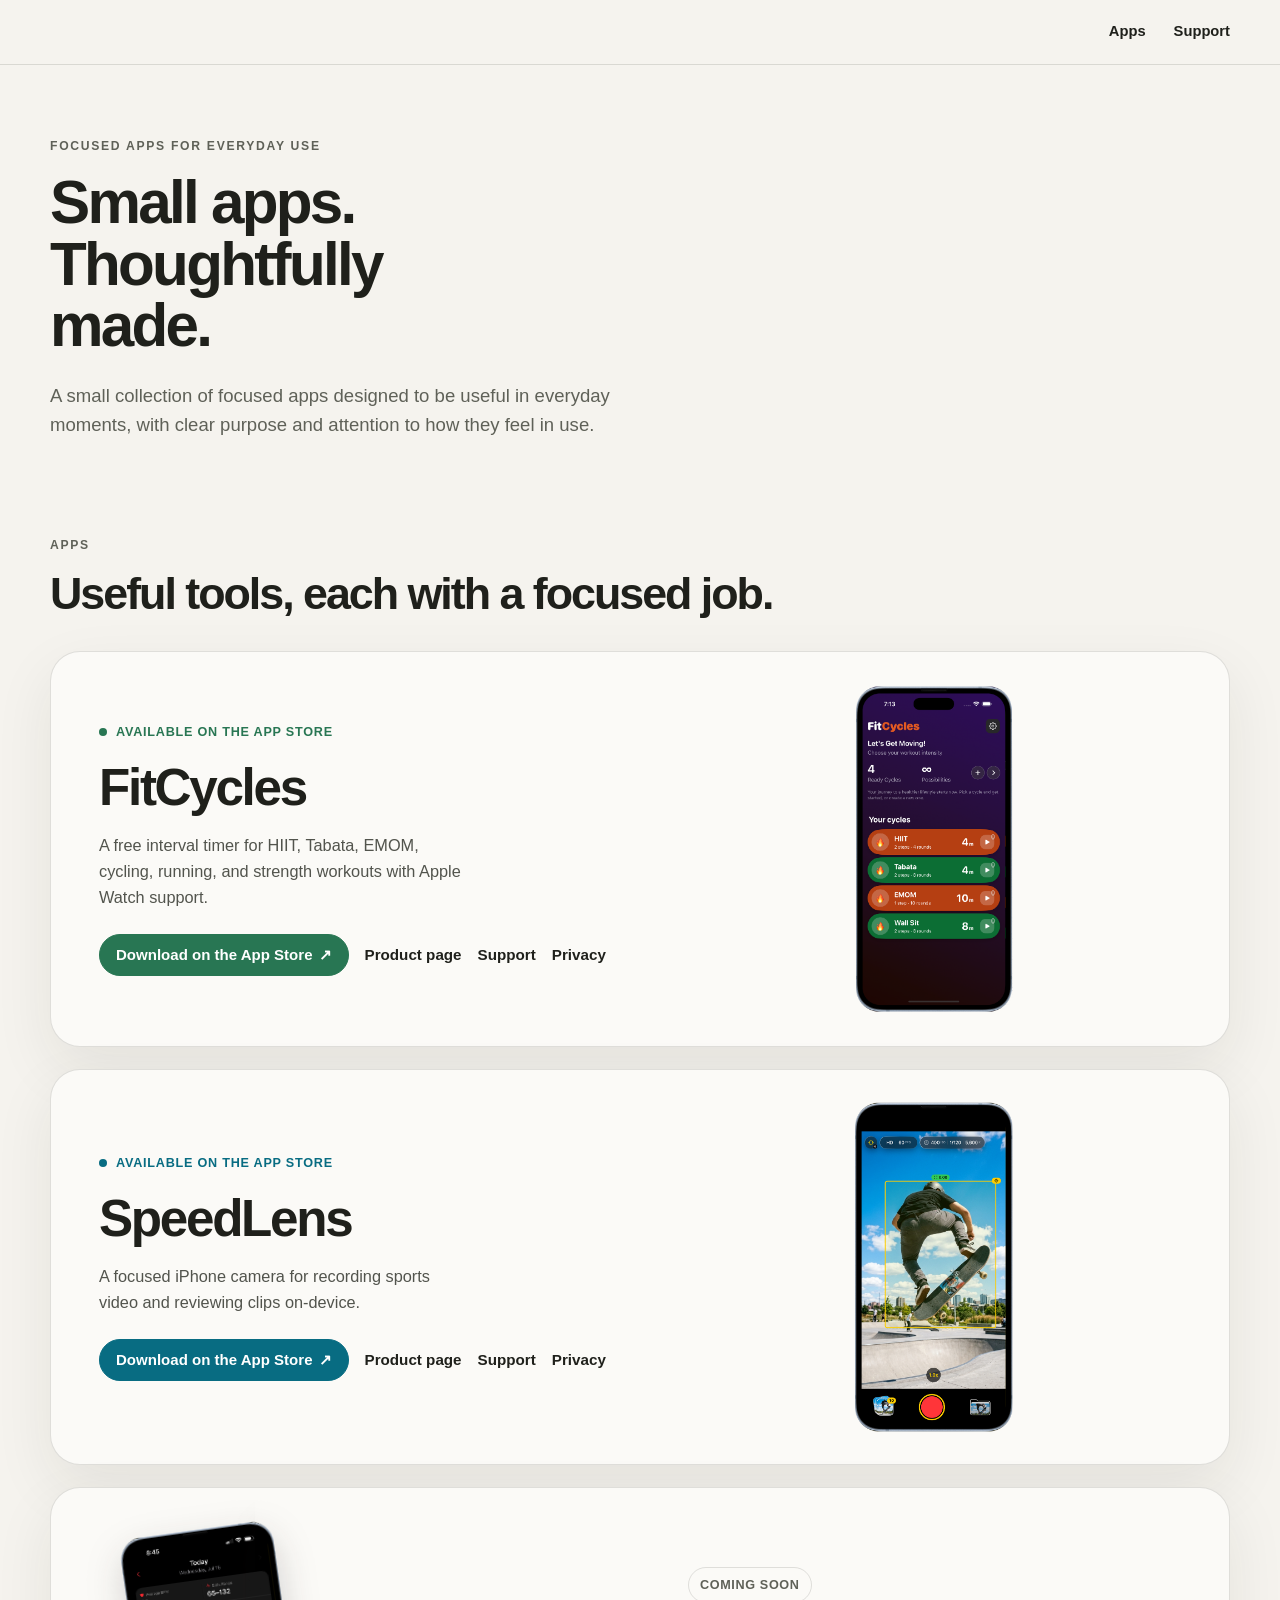
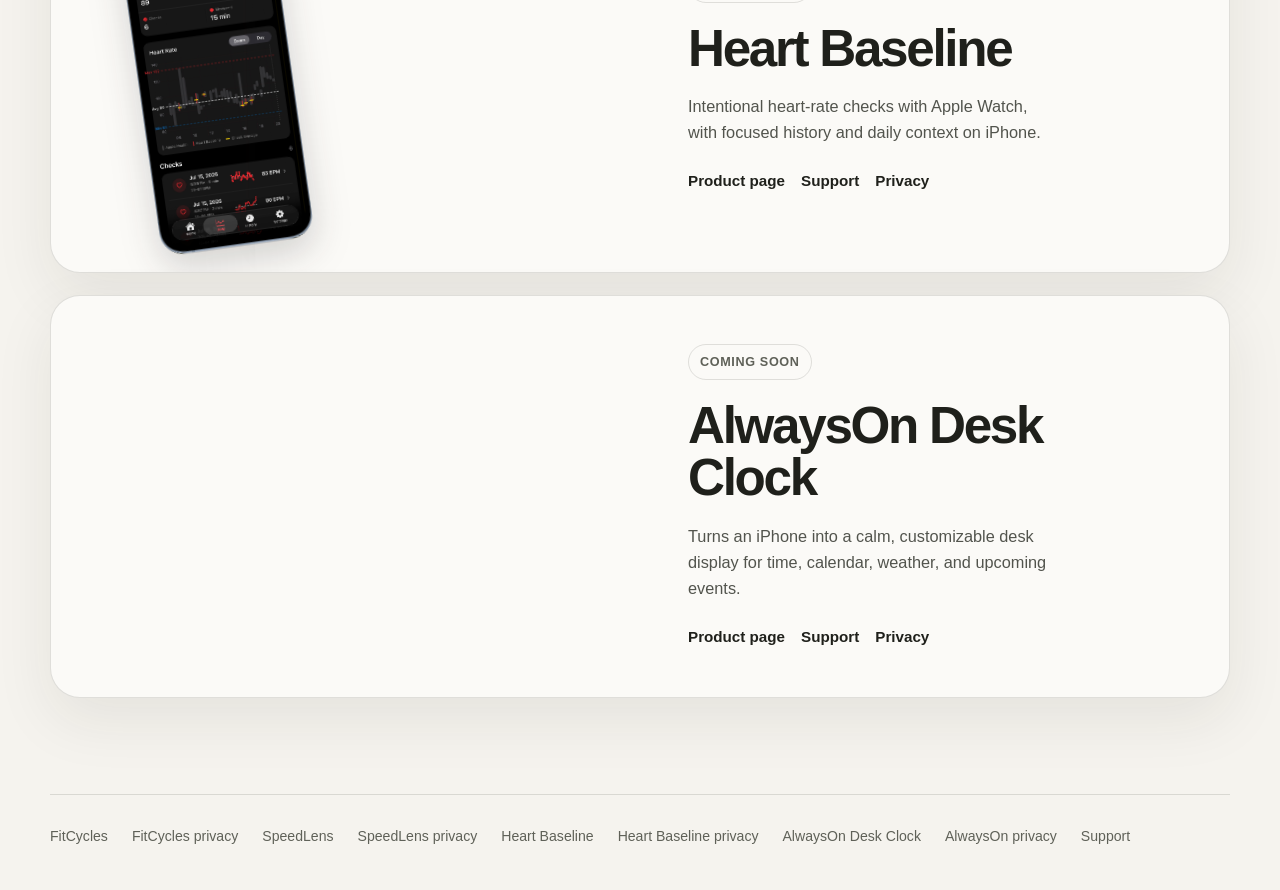
==== index.html @ 0ad1585c "Improve homepage SEO title" ====
<!doctype html>
<html lang="en">
<head>
  <meta charset="utf-8">
  <meta name="viewport" content="width=device-width, initial-scale=1">
  <meta name="description" content="A curated collection of focused iPhone apps designed for everyday use, including FitCycles, SpeedLens, Heart Baseline, and AlwaysOn Desk Clock.">
  <meta property="og:title" content="Small apps. Thoughtfully made.">
  <meta property="og:description" content="Focused iPhone apps designed for everyday use.">
  <meta property="og:type" content="website">
  <meta property="og:url" content="https://weijinw.github.io/">
  <meta name="theme-color" content="#f5f3ee">
  <title>Independent iPhone Apps by Weijin Wang</title>
  <link rel="canonical" href="https://weijinw.github.io/">
  <link rel="icon" type="image/svg+xml" href="/favicon.svg">
  <link rel="stylesheet" href="./styles.css">
</head>
<body>
  <header class="site-header">
    <nav class="header-nav shell" aria-label="Primary navigation">
      <a href="#apps">Apps</a>
      <a href="./support/">Support</a>
    </nav>
  </header>

  <main>
    <section class="hero shell" aria-labelledby="hero-title">
      <div class="hero-copy">
        <p class="eyebrow">Focused apps for everyday use</p>
        <h1 id="hero-title">Small apps.<br>Thoughtfully made.</h1>
        <p class="hero-lede">A small collection of focused apps designed to be useful in everyday moments, with clear purpose and attention to how they feel in use.</p>
      </div>
    </section>

    <section class="apps shell" id="apps" aria-labelledby="apps-title">
      <div class="section-heading">
        <p class="eyebrow">Apps</p>
        <h2 id="apps-title">Useful tools, each with a focused job.</h2>
      </div>

      <div class="app-list">
        <article class="app-card app-card-fitcycles">
          <div class="app-copy">
            <p class="app-status"><span class="status-dot" aria-hidden="true"></span>Available on the App Store</p>
            <h3>FitCycles</h3>
            <p class="app-description">A free interval timer for HIIT, Tabata, EMOM, cycling, running, and strength workouts with Apple Watch support.</p>
            <div class="app-actions" aria-label="FitCycles links">
              <a class="button button-primary" href="https://apps.apple.com/us/app/fitcycles-interval-timer/id6749163701" target="_blank" rel="noopener noreferrer">Download on the App Store <span aria-hidden="true">↗</span><span class="visually-hidden"> (opens in a new tab)</span></a>
              <a class="text-link" href="./fitcycles/">Product page</a>
              <a class="text-link" href="./support/?app=fitcycles">Support</a>
              <a class="text-link" href="./fitcycles/privacy-policy/">Privacy</a>
            </div>
          </div>
          <figure class="app-artwork">
            <img src="./fitcycles/assets/main-screen.png" width="1206" height="2622" loading="lazy" decoding="async" alt="FitCycles interval timer showing an active workout timer on iPhone.">
          </figure>
        </article>

        <article class="app-card app-card-speedlens">
          <div class="app-copy">
            <p class="app-status"><span class="status-dot" aria-hidden="true"></span>Available on the App Store</p>
            <h3>SpeedLens</h3>
            <p class="app-description">A focused iPhone camera for recording sports video and reviewing clips on-device.</p>
            <div class="app-actions" aria-label="SpeedLens links">
              <a class="button button-primary" href="https://apps.apple.com/us/app/speedlens/id6787802030" target="_blank" rel="noopener noreferrer">Download on the App Store <span aria-hidden="true">↗</span><span class="visually-hidden"> (opens in a new tab)</span></a>
              <a class="text-link" href="./speedlens/">Product page</a>
              <a class="text-link" href="./support/?app=speedlens">Support</a>
              <a class="text-link" href="./speedlens/privacy-policy/">Privacy</a>
            </div>
          </div>
          <figure class="app-artwork">
            <img src="./speedlens/assets/main-screen.png" width="1206" height="2622" loading="lazy" decoding="async" alt="SpeedLens main screen showing camera controls and a tracked skateboarder.">
          </figure>
        </article>

        <article class="app-card app-card-heartbaseline app-card-reverse">
          <div class="app-copy">
            <p class="app-status app-status-soon">Coming soon</p>
            <h3>Heart Baseline</h3>
            <p class="app-description">Intentional heart-rate checks with Apple Watch, with focused history and daily context on iPhone.</p>
            <div class="app-actions" aria-label="Heart Baseline links">
              <a class="text-link" href="./heart-baseline/">Product page</a>
              <a class="text-link" href="./support/?app=heart-baseline">Support</a>
              <a class="text-link" href="./heart-baseline/privacy-policy/">Privacy</a>
            </div>
          </div>
          <figure class="app-artwork" aria-label="Heart Baseline app screens">
            <img src="./heart-baseline/assets/card-daily.png" width="1131" height="2352" loading="lazy" decoding="async" alt="Heart Baseline daily screen comparing focused checks with daily heart-rate trends on iPhone.">
            <img src="./heart-baseline/assets/card-home.png" width="1133" height="2348" loading="lazy" decoding="async" alt="Heart Baseline home screen showing duration choices and recent checks on iPhone.">
            <img src="./heart-baseline/assets/card-history.png" width="1135" height="2359" loading="lazy" decoding="async" alt="Heart Baseline history screen showing previous checks, averages, and ranges on iPhone.">
          </figure>
        </article>

        <article class="app-card app-card-alwayson app-card-reverse">
          <div class="app-copy">
            <p class="app-status app-status-soon">Coming soon</p>
            <h3>AlwaysOn Desk Clock</h3>
            <p class="app-description">Turns an iPhone into a calm, customizable desk display for time, calendar, weather, and upcoming events.</p>
            <div class="app-actions" aria-label="AlwaysOn Desk Clock links">
              <a class="text-link" href="./alwayson/">Product page</a>
              <a class="text-link" href="./support/?app=alwayson">Support</a>
              <a class="text-link" href="./alwayson/privacy-policy/">Privacy</a>
            </div>
          </div>
          <figure class="app-artwork">
            <img src="./alwayson/assets/app-preview.png" width="2622" height="1206" loading="lazy" decoding="async" alt="AlwaysOn Desk Clock showing time, weather, calendar, and upcoming events on a landscape iPhone display.">
          </figure>
        </article>
      </div>
    </section>
  </main>

  <footer class="site-footer shell">
    <nav class="footer-links" aria-label="App and support links">
      <a href="./fitcycles/">FitCycles</a>
      <a href="./fitcycles/privacy-policy/">FitCycles privacy</a>
      <a href="./speedlens/">SpeedLens</a>
      <a href="./speedlens/privacy-policy/">SpeedLens privacy</a>
      <a href="./heart-baseline/">Heart Baseline</a>
      <a href="./heart-baseline/privacy-policy/">Heart Baseline privacy</a>
      <a href="./alwayson/">AlwaysOn Desk Clock</a>
      <a href="./alwayson/privacy-policy/">AlwaysOn privacy</a>
      <a href="./support/">Support</a>
    </nav>
  </footer>
</body>
</html>
---- styles.css ----
:root {
  color-scheme: light;
  --bg: #f5f3ee;
  --surface: #fbfaf7;
  --text: #1f201b;
  --muted: #5f6158;
  --line: rgba(31, 32, 27, 0.13);
  --line-strong: rgba(31, 32, 27, 0.22);
  --max-width: 1180px;
  --radius-large: 30px;
  --radius-medium: 18px;
  --shadow: 0 22px 60px rgba(41, 38, 29, 0.08);
  font-family: -apple-system, BlinkMacSystemFont, "SF Pro Display", "Segoe UI", sans-serif;
}

* {
  box-sizing: border-box;
}

html {
  scroll-behavior: smooth;
}

body {
  min-width: 320px;
  margin: 0;
  color: var(--text);
  background: var(--bg);
  font-size: 16px;
  line-height: 1.6;
}

a {
  color: inherit;
}

img {
  display: block;
  max-width: 100%;
}

.shell {
  width: min(calc(100% - 48px), var(--max-width));
  margin-inline: auto;
}

.site-header {
  border-bottom: 1px solid var(--line);
}

.header-nav {
  display: flex;
  min-height: 64px;
  align-items: center;
  justify-content: flex-end;
  gap: 28px;
  font-size: 0.92rem;
  font-weight: 620;
}

.header-nav a,
.footer-links a,
.text-link {
  text-decoration-color: transparent;
  text-underline-offset: 0.3em;
  transition: color 160ms ease, text-decoration-color 160ms ease;
}

.header-nav a:hover,
.footer-links a:hover,
.text-link:hover {
  text-decoration-color: currentColor;
}

:focus-visible {
  outline: 2px solid #5550b8;
  outline-offset: 4px;
  border-radius: 5px;
}

.hero {
  display: flex;
  min-height: 360px;
  align-items: center;
  padding-block: 72px 76px;
}

.hero-copy {
  max-width: 760px;
}

.eyebrow {
  margin: 0 0 16px;
  color: var(--muted);
  font-size: 0.76rem;
  font-weight: 720;
  letter-spacing: 0.14em;
  text-transform: uppercase;
}

h1,
h2,
h3,
p {
  margin-top: 0;
}

h1,
h2,
h3 {
  letter-spacing: -0.045em;
  line-height: 1.02;
}

h1 {
  max-width: 13ch;
  margin-bottom: 24px;
  font-size: clamp(2.55rem, 4.7vw, 3.85rem);
  font-weight: 650;
}

h2 {
  max-width: 14ch;
  margin-bottom: 0;
  font-size: clamp(2rem, 3.5vw, 3.25rem);
  font-weight: 620;
}

h3 {
  margin-bottom: 18px;
  font-size: clamp(2.25rem, 4vw, 4rem);
  font-weight: 640;
}

.hero-lede {
  max-width: 640px;
  margin-bottom: 0;
  color: var(--muted);
  font-size: clamp(1.05rem, 1.45vw, 1.22rem);
}

.apps {
  padding-block: 20px 96px;
}

.section-heading {
  margin-bottom: 34px;
}

.section-heading h2 {
  max-width: none;
}

.app-list {
  display: grid;
  gap: 22px;
}

.app-card {
  --accent: #086c82;
  --accent-soft: #e8f4f5;
  display: grid;
  grid-template-columns: minmax(0, 1fr) minmax(0, 1fr);
  grid-template-areas: "copy artwork";
  min-height: 390px;
  overflow: hidden;
  border: 1px solid var(--line);
  border-radius: var(--radius-large);
  background: var(--surface);
  box-shadow: var(--shadow);
  transition: transform 180ms ease, border-color 180ms ease, box-shadow 180ms ease;
}

.app-card:hover {
  transform: translateY(-3px);
  border-color: var(--line-strong);
  box-shadow: 0 26px 70px rgba(41, 38, 29, 0.1);
}

.app-card-alwayson {
  --accent: #5550b8;
  --accent-soft: #eeedf9;
}

.app-card-fitcycles {
  --accent: #287653;
  --accent-soft: #edf6f0;
  min-height: 320px;
}

.app-card-fitcycles .app-artwork,
.app-card-speedlens .app-artwork,
.app-card-alwayson .app-artwork {
  background: transparent;
}

.app-card-speedlens {
  min-height: 320px;
}

.app-card-heartbaseline {
  --accent: #d92d3a;
  min-height: 320px;
}

.app-card-reverse {
  grid-template-areas: "artwork copy";
}

.app-copy {
  grid-area: copy;
  display: flex;
  flex-direction: column;
  align-items: flex-start;
  justify-content: center;
  padding: clamp(30px, 4vw, 48px);
}

.app-status {
  display: inline-flex;
  align-items: center;
  gap: 9px;
  margin-bottom: 20px;
  color: var(--accent);
  font-size: 0.79rem;
  font-weight: 720;
  letter-spacing: 0.06em;
  text-transform: uppercase;
}

.status-dot {
  width: 8px;
  height: 8px;
  border-radius: 50%;
  background: currentColor;
}

.app-status-soon {
  padding: 7px 11px;
  border: 1px solid var(--line);
  border-radius: 999px;
  color: var(--muted);
  background: transparent;
  letter-spacing: 0.05em;
}

.app-description {
  max-width: 41ch;
  margin-bottom: 24px;
  color: #52544d;
  font-size: clamp(1.02rem, 1.25vw, 1.14rem);
}

.app-actions {
  display: flex;
  flex-wrap: nowrap;
  align-items: center;
  gap: 12px 16px;
}

.button {
  display: inline-flex;
  min-height: 42px;
  align-items: center;
  justify-content: center;
  gap: 6px;
  padding: 0 16px;
  border: 1px solid var(--accent);
  border-radius: 999px;
  font-size: 0.94rem;
  font-weight: 680;
  text-decoration: none;
  white-space: nowrap;
  transition: transform 160ms ease, background 160ms ease, border-color 160ms ease;
}

.button:hover {
  transform: translateY(-2px);
}

.button-primary {
  color: #fff;
  background: var(--accent);
}

.text-link {
  color: var(--text);
  font-size: 0.95rem;
  font-weight: 650;
  white-space: nowrap;
}

.app-artwork {
  grid-area: artwork;
  display: flex;
  min-width: 0;
  min-height: 100%;
  align-items: center;
  justify-content: center;
  margin: 0;
  padding: clamp(18px, 2.5vw, 32px);
  background: var(--accent-soft);
}

.app-artwork img {
  width: 100%;
  max-height: 390px;
  object-fit: contain;
  border: 1px solid rgba(31, 32, 27, 0.1);
  border-radius: var(--radius-medium);
  box-shadow: 0 18px 44px rgba(31, 32, 27, 0.13);
}

.app-card-fitcycles .app-artwork img {
  width: auto;
  height: clamp(240px, 26vw, 330px);
  max-height: none;
  border: 0;
  border-radius: 0;
  box-shadow: none;
}

.app-card-speedlens .app-artwork img {
  width: auto;
  height: clamp(240px, 26vw, 330px);
  max-height: none;
  border: 0;
  border-radius: 0;
  box-shadow: none;
}

.app-card-heartbaseline .app-artwork {
  position: relative;
  isolation: isolate;
  background: transparent;
  padding-inline: clamp(22px, 3vw, 42px);
}

.app-card-heartbaseline .app-artwork img {
  width: auto;
  height: clamp(240px, 25vw, 320px);
  max-height: none;
  margin-inline: clamp(-16px, -1.2vw, -8px);
  border: 0;
  border-radius: 0;
  box-shadow: none;
  filter: drop-shadow(0 14px 18px rgba(25, 20, 20, 0.18));
  transform-origin: 50% 62%;
}

.app-card-heartbaseline .app-artwork img:nth-child(1) {
  z-index: 1;
  transform: translateY(8px) rotate(-8deg);
}

.app-card-heartbaseline .app-artwork img:nth-child(2) {
  z-index: 3;
  transform: translateY(-8px) rotate(-1deg);
}

.app-card-heartbaseline .app-artwork img:nth-child(3) {
  z-index: 2;
  transform: translateY(10px) rotate(10deg);
}

.app-card-alwayson .app-artwork img {
  width: 98%;
  height: auto;
  max-height: none;
  object-fit: contain;
  border: 0;
  border-radius: 0;
  box-shadow: none;
}

.site-footer {
  padding-block: 30px 42px;
  border-top: 1px solid var(--line);
}

.footer-links {
  display: flex;
  flex-wrap: wrap;
  gap: 12px 24px;
  color: var(--muted);
  font-size: 0.88rem;
}

.visually-hidden {
  position: absolute;
  width: 1px;
  height: 1px;
  padding: 0;
  margin: -1px;
  overflow: hidden;
  clip: rect(0, 0, 0, 0);
  white-space: nowrap;
  border: 0;
}

@media (max-width: 820px) {
  .shell {
    width: min(calc(100% - 40px), var(--max-width));
  }

  .hero {
    min-height: 330px;
    padding-block: 58px 64px;
  }

  .apps {
    padding-bottom: 72px;
  }

  .app-card,
  .app-card-reverse {
    grid-template-columns: 1fr;
    grid-template-areas:
      "artwork"
      "copy";
    min-height: 0;
  }

  .app-artwork {
    min-height: 280px;
  }

  .app-card-speedlens .app-artwork {
    min-height: 200px;
  }

  .app-card-fitcycles .app-artwork {
    min-height: 200px;
  }

  .app-card-heartbaseline .app-artwork {
    min-height: 200px;
  }

  .app-artwork img {
    max-height: 320px;
  }
}

@media (max-width: 560px) {
  .shell {
    width: min(calc(100% - 32px), var(--max-width));
  }

  .header-nav {
    min-height: 58px;
    gap: 22px;
  }

  .hero {
    min-height: 0;
    padding-block: 54px 58px;
  }

  h1 {
    font-size: clamp(2.35rem, 11vw, 2.9rem);
  }

  h2 {
    font-size: clamp(2rem, 10vw, 2.7rem);
  }

  h3 {
    font-size: clamp(2.15rem, 11vw, 3rem);
  }

  .apps {
    padding-top: 10px;
    padding-bottom: 56px;
  }

  .section-heading {
    margin-bottom: 24px;
  }

  .app-list {
    gap: 16px;
  }

  .app-card {
    border-radius: 24px;
  }

  .app-artwork {
    min-height: 220px;
    padding: 16px;
  }

  .app-card-speedlens .app-artwork {
    min-height: 170px;
  }

  .app-card-fitcycles .app-artwork {
    min-height: 170px;
  }

  .app-card-heartbaseline .app-artwork {
    min-height: 170px;
    padding-inline: 20px;
  }

  .app-card-fitcycles .app-artwork img {
    height: 180px;
  }

  .app-card-speedlens .app-artwork img {
    height: 180px;
  }

  .app-card-heartbaseline .app-artwork img {
    width: auto;
    height: 190px;
    margin-inline: -8px;
  }

  .app-card-heartbaseline .app-artwork img:nth-child(1) {
    transform: translateY(5px) rotate(-6deg);
  }

  .app-card-heartbaseline .app-artwork img:nth-child(2) {
    transform: translateY(-5px) rotate(-1deg);
  }

  .app-card-heartbaseline .app-artwork img:nth-child(3) {
    transform: translateY(6px) rotate(7deg);
  }

  .app-artwork img {
    max-height: 260px;
    border-radius: 14px;
  }

  .app-copy {
    padding: 26px 22px 30px;
  }

  .app-status {
    margin-bottom: 18px;
  }

  .app-description {
    margin-bottom: 22px;
  }

  .app-actions {
    display: grid;
    grid-template-columns: repeat(3, max-content);
    justify-content: center;
    align-items: center;
    gap: 12px 18px;
    width: 100%;
  }

  .app-actions .button {
    grid-column: 1 / -1;
    justify-self: center;
    width: auto;
  }

  .site-footer {
    padding-block: 24px 34px;
  }

  .footer-links {
    flex-direction: column;
    align-items: flex-start;
    gap: 9px;
  }
}

@media (prefers-reduced-motion: reduce) {
  html {
    scroll-behavior: auto;
  }

  .app-card,
  .button,
  .header-nav a,
  .footer-links a,
  .text-link {
    transition: none;
  }

  .app-card:hover,
  .button:hover {
    transform: none;
  }
}
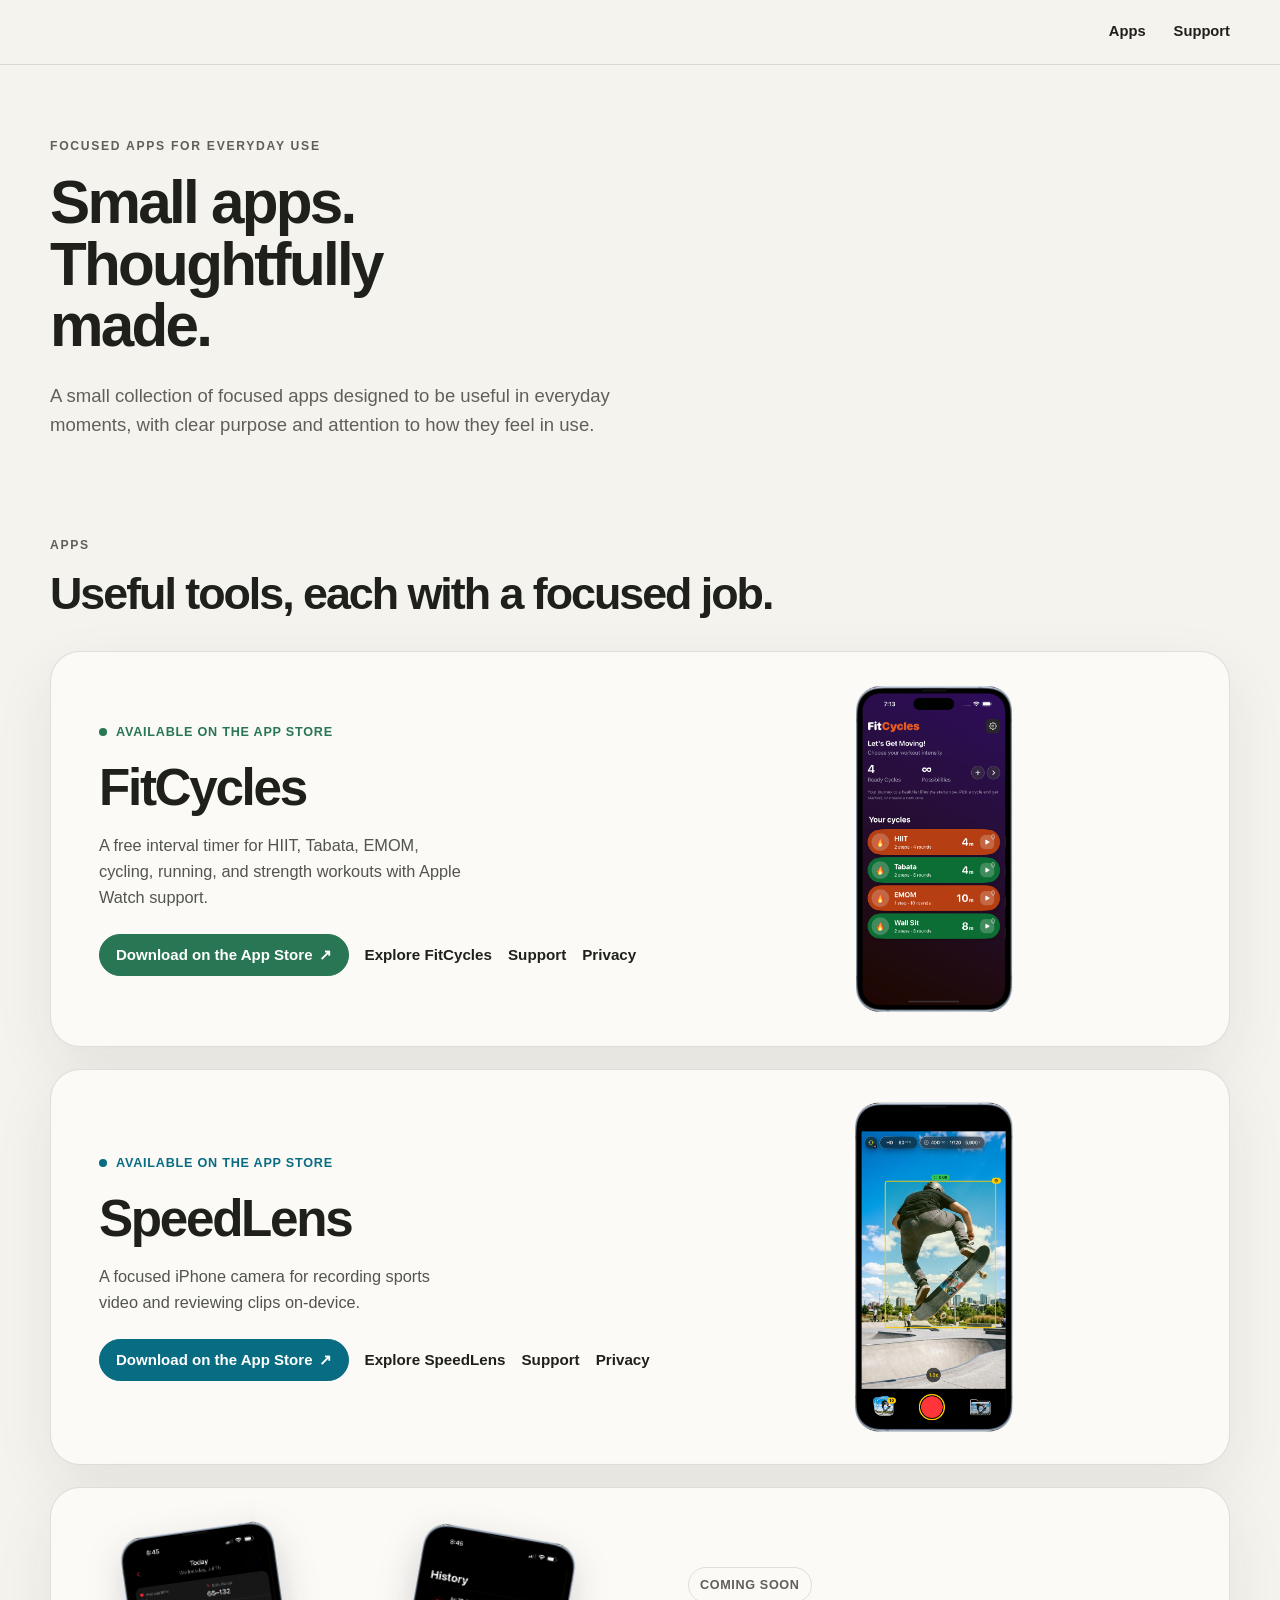
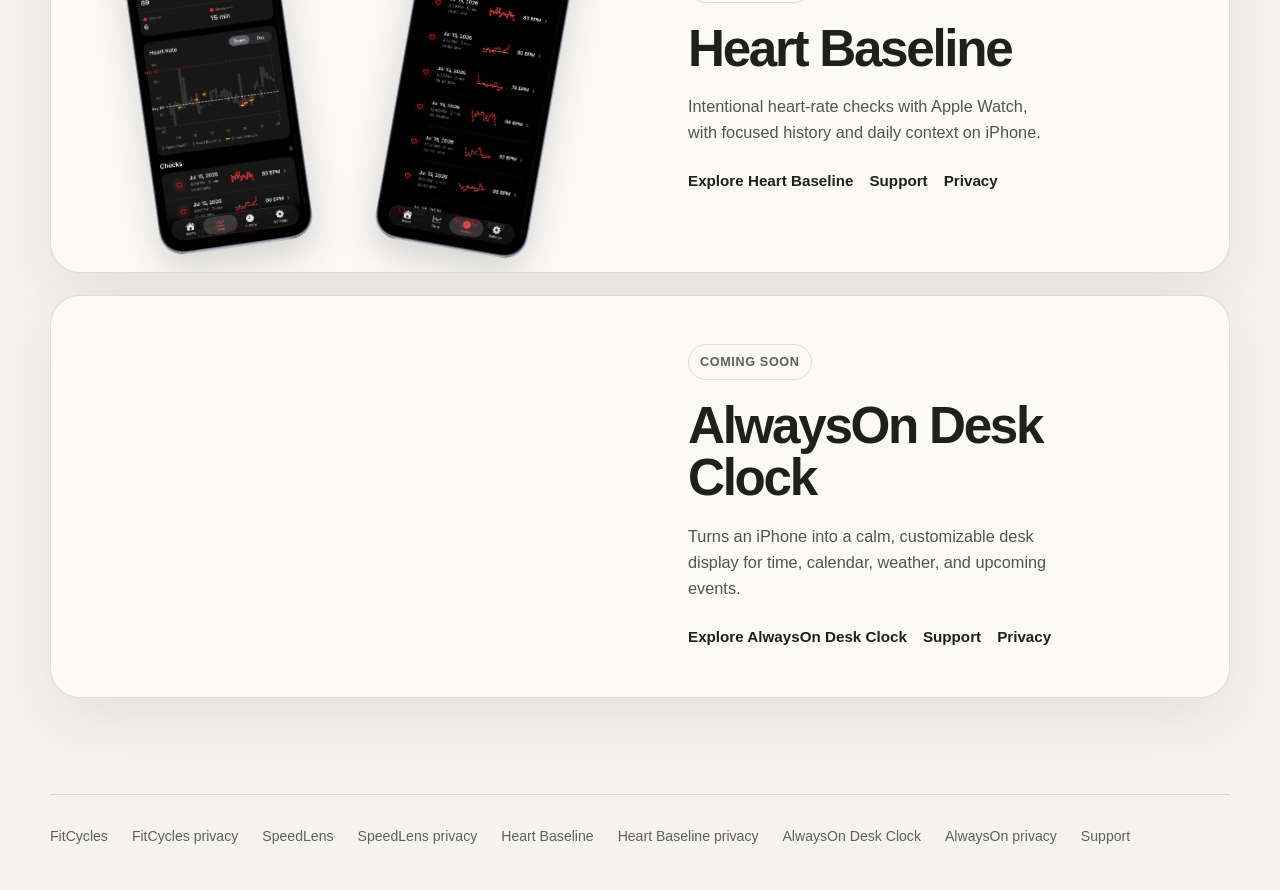
==== commit dd052f4f: "Use descriptive links for app product pages" ====
--- a/index.html
+++ b/index.html
@@ -4,11 +4,30 @@
   <meta charset="utf-8">
   <meta name="viewport" content="width=device-width, initial-scale=1">
   <meta name="description" content="A curated collection of focused iPhone apps designed for everyday use, including FitCycles, SpeedLens, Heart Baseline, and AlwaysOn Desk Clock.">
-  <meta property="og:title" content="Small apps. Thoughtfully made.">
-  <meta property="og:description" content="Focused iPhone apps designed for everyday use.">
+  <meta property="og:title" content="Independent iPhone Apps by Weijin Wang">
+  <meta property="og:description" content="A curated collection of focused iPhone apps designed for everyday use.">
   <meta property="og:type" content="website">
   <meta property="og:url" content="https://weijinw.github.io/">
+  <meta property="og:image" content="https://weijinw.github.io/alwayson/assets/app-preview.png">
+  <meta property="og:image:alt" content="A preview of an iPhone app from Weijin Wang's collection.">
+  <meta name="twitter:card" content="summary_large_image">
+  <meta name="twitter:title" content="Independent iPhone Apps by Weijin Wang">
+  <meta name="twitter:description" content="A curated collection of focused iPhone apps designed for everyday use.">
+  <meta name="twitter:image" content="https://weijinw.github.io/alwayson/assets/app-preview.png">
   <meta name="theme-color" content="#f5f3ee">
+  <script type="application/ld+json">
+  {
+    "@context": "https://schema.org",
+    "@type": "WebSite",
+    "name": "Independent iPhone Apps by Weijin Wang",
+    "url": "https://weijinw.github.io/",
+    "description": "A curated collection of focused iPhone apps designed for everyday use, including FitCycles, SpeedLens, Heart Baseline, and AlwaysOn Desk Clock.",
+    "publisher": {
+      "@type": "Person",
+      "name": "Weijin Wang"
+    }
+  }
+  </script>
   <title>Independent iPhone Apps by Weijin Wang</title>
   <link rel="canonical" href="https://weijinw.github.io/">
   <link rel="icon" type="image/svg+xml" href="/favicon.svg">
@@ -45,7 +64,7 @@
             <p class="app-description">A free interval timer for HIIT, Tabata, EMOM, cycling, running, and strength workouts with Apple Watch support.</p>
             <div class="app-actions" aria-label="FitCycles links">
               <a class="button button-primary" href="https://apps.apple.com/us/app/fitcycles-interval-timer/id6749163701" target="_blank" rel="noopener noreferrer">Download on the App Store <span aria-hidden="true">↗</span><span class="visually-hidden"> (opens in a new tab)</span></a>
-              <a class="text-link" href="./fitcycles/">Product page</a>
+              <a class="text-link" href="./fitcycles/">Explore FitCycles</a>
               <a class="text-link" href="./support/?app=fitcycles">Support</a>
               <a class="text-link" href="./fitcycles/privacy-policy/">Privacy</a>
             </div>
@@ -62,7 +81,7 @@
             <p class="app-description">A focused iPhone camera for recording sports video and reviewing clips on-device.</p>
             <div class="app-actions" aria-label="SpeedLens links">
               <a class="button button-primary" href="https://apps.apple.com/us/app/speedlens/id6787802030" target="_blank" rel="noopener noreferrer">Download on the App Store <span aria-hidden="true">↗</span><span class="visually-hidden"> (opens in a new tab)</span></a>
-              <a class="text-link" href="./speedlens/">Product page</a>
+              <a class="text-link" href="./speedlens/">Explore SpeedLens</a>
               <a class="text-link" href="./support/?app=speedlens">Support</a>
               <a class="text-link" href="./speedlens/privacy-policy/">Privacy</a>
             </div>
@@ -78,7 +97,7 @@
             <h3>Heart Baseline</h3>
             <p class="app-description">Intentional heart-rate checks with Apple Watch, with focused history and daily context on iPhone.</p>
             <div class="app-actions" aria-label="Heart Baseline links">
-              <a class="text-link" href="./heart-baseline/">Product page</a>
+              <a class="text-link" href="./heart-baseline/">Explore Heart Baseline</a>
               <a class="text-link" href="./support/?app=heart-baseline">Support</a>
               <a class="text-link" href="./heart-baseline/privacy-policy/">Privacy</a>
             </div>
@@ -96,7 +115,7 @@
             <h3>AlwaysOn Desk Clock</h3>
             <p class="app-description">Turns an iPhone into a calm, customizable desk display for time, calendar, weather, and upcoming events.</p>
             <div class="app-actions" aria-label="AlwaysOn Desk Clock links">
-              <a class="text-link" href="./alwayson/">Product page</a>
+              <a class="text-link" href="./alwayson/">Explore AlwaysOn Desk Clock</a>
               <a class="text-link" href="./support/?app=alwayson">Support</a>
               <a class="text-link" href="./alwayson/privacy-policy/">Privacy</a>
             </div>
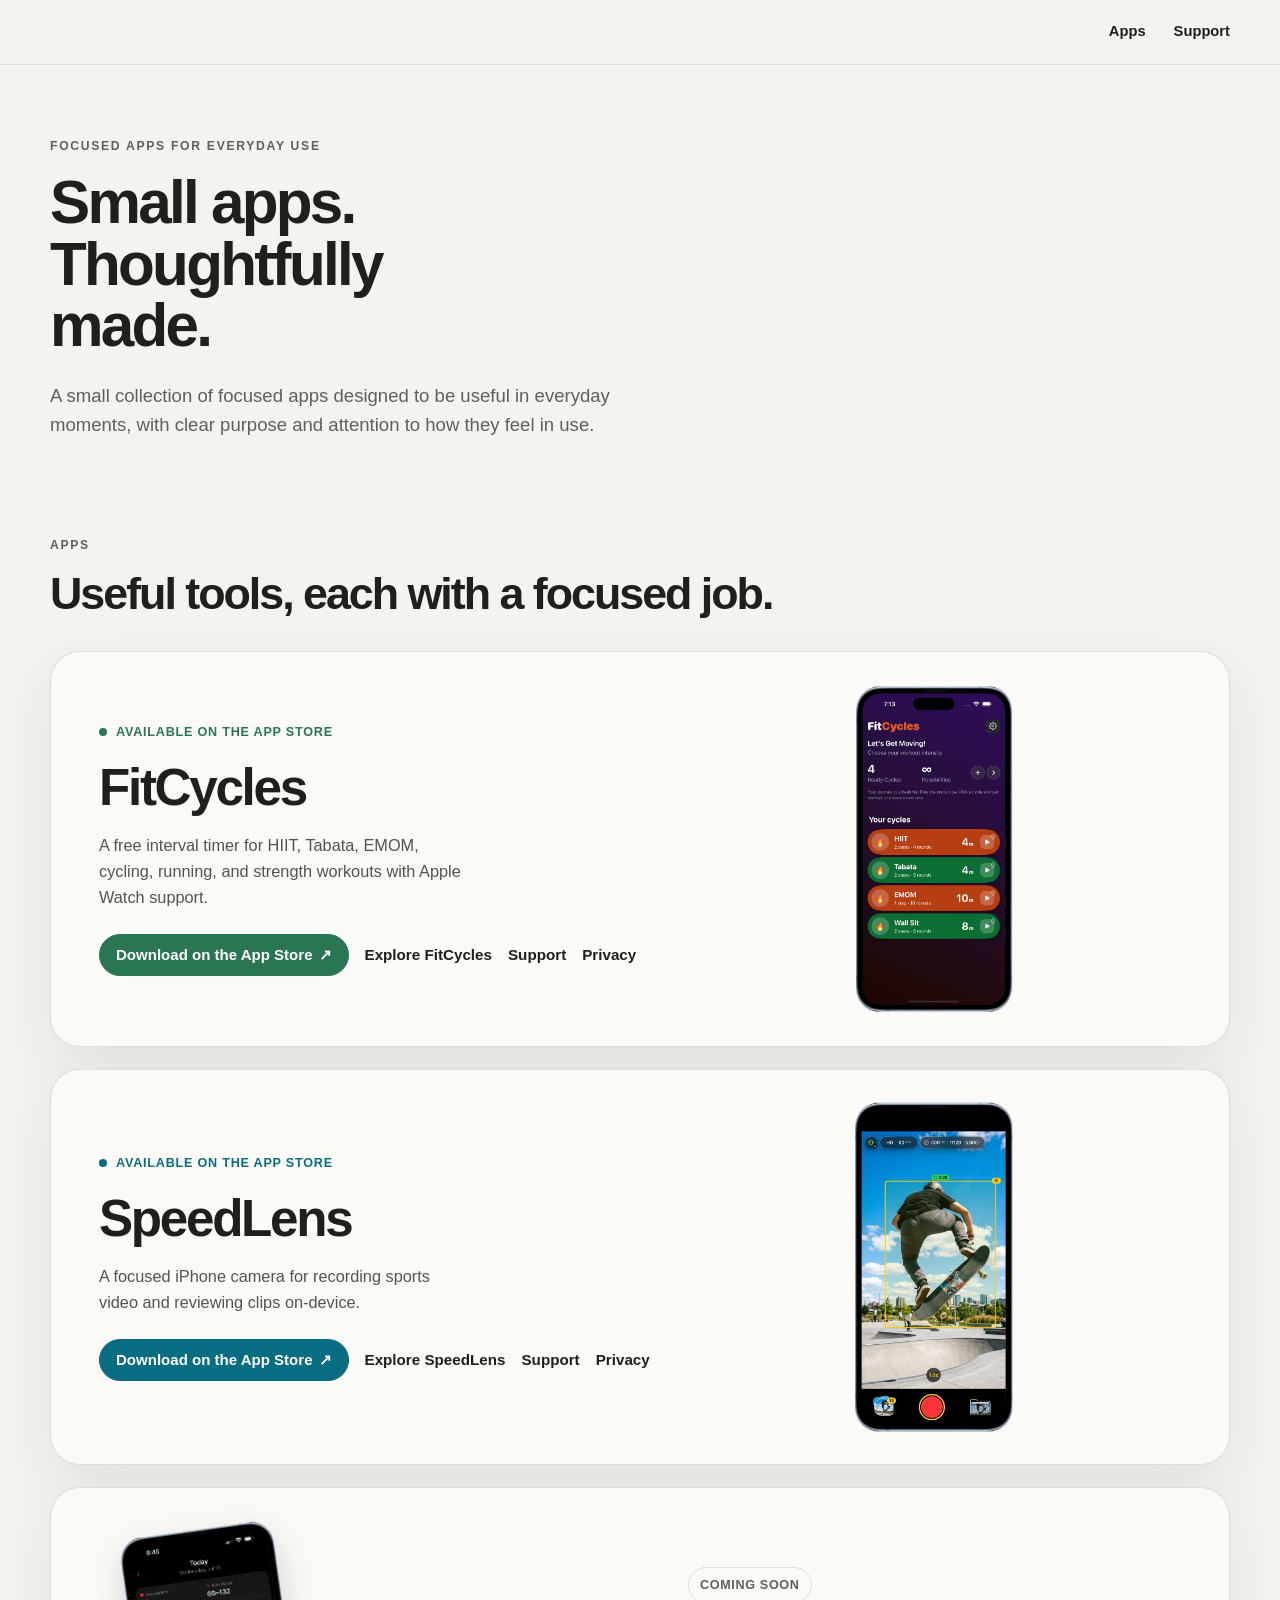
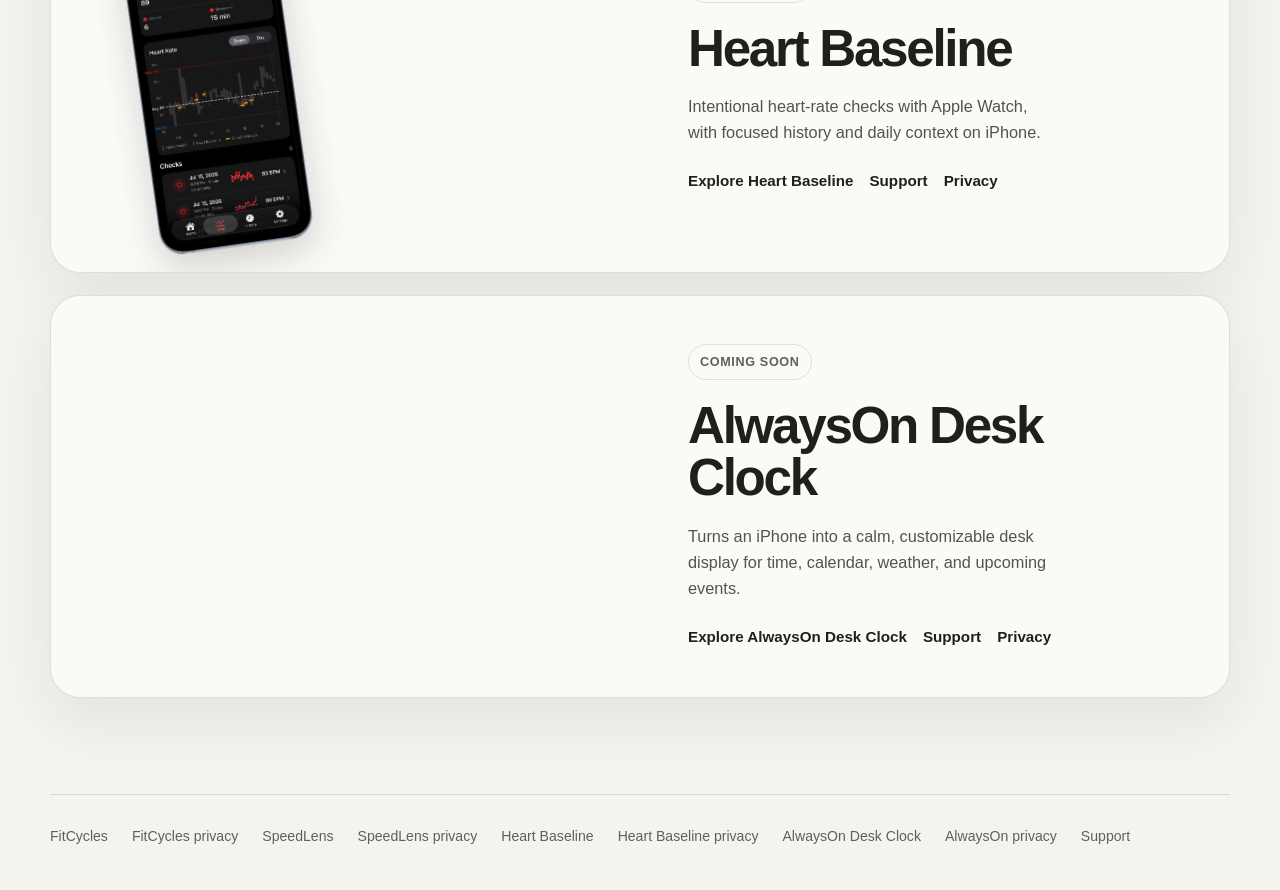
==== commit 8107e1fd: "Add Google Analytics to homepage" ====
--- a/index.html
+++ b/index.html
@@ -3,6 +3,14 @@
 <head>
   <meta charset="utf-8">
   <meta name="viewport" content="width=device-width, initial-scale=1">
+  <!-- Google tag (gtag.js) -->
+  <script async src="https://www.googletagmanager.com/gtag/js?id=G-66SH9RSJPW"></script>
+  <script>
+    window.dataLayer = window.dataLayer || [];
+    function gtag(){dataLayer.push(arguments);}
+    gtag('js', new Date());
+    gtag('config', 'G-66SH9RSJPW');
+  </script>
   <meta name="description" content="A curated collection of focused iPhone apps designed for everyday use, including FitCycles, SpeedLens, Heart Baseline, and AlwaysOn Desk Clock.">
   <meta property="og:title" content="Independent iPhone Apps by Weijin Wang">
   <meta property="og:description" content="A curated collection of focused iPhone apps designed for everyday use.">
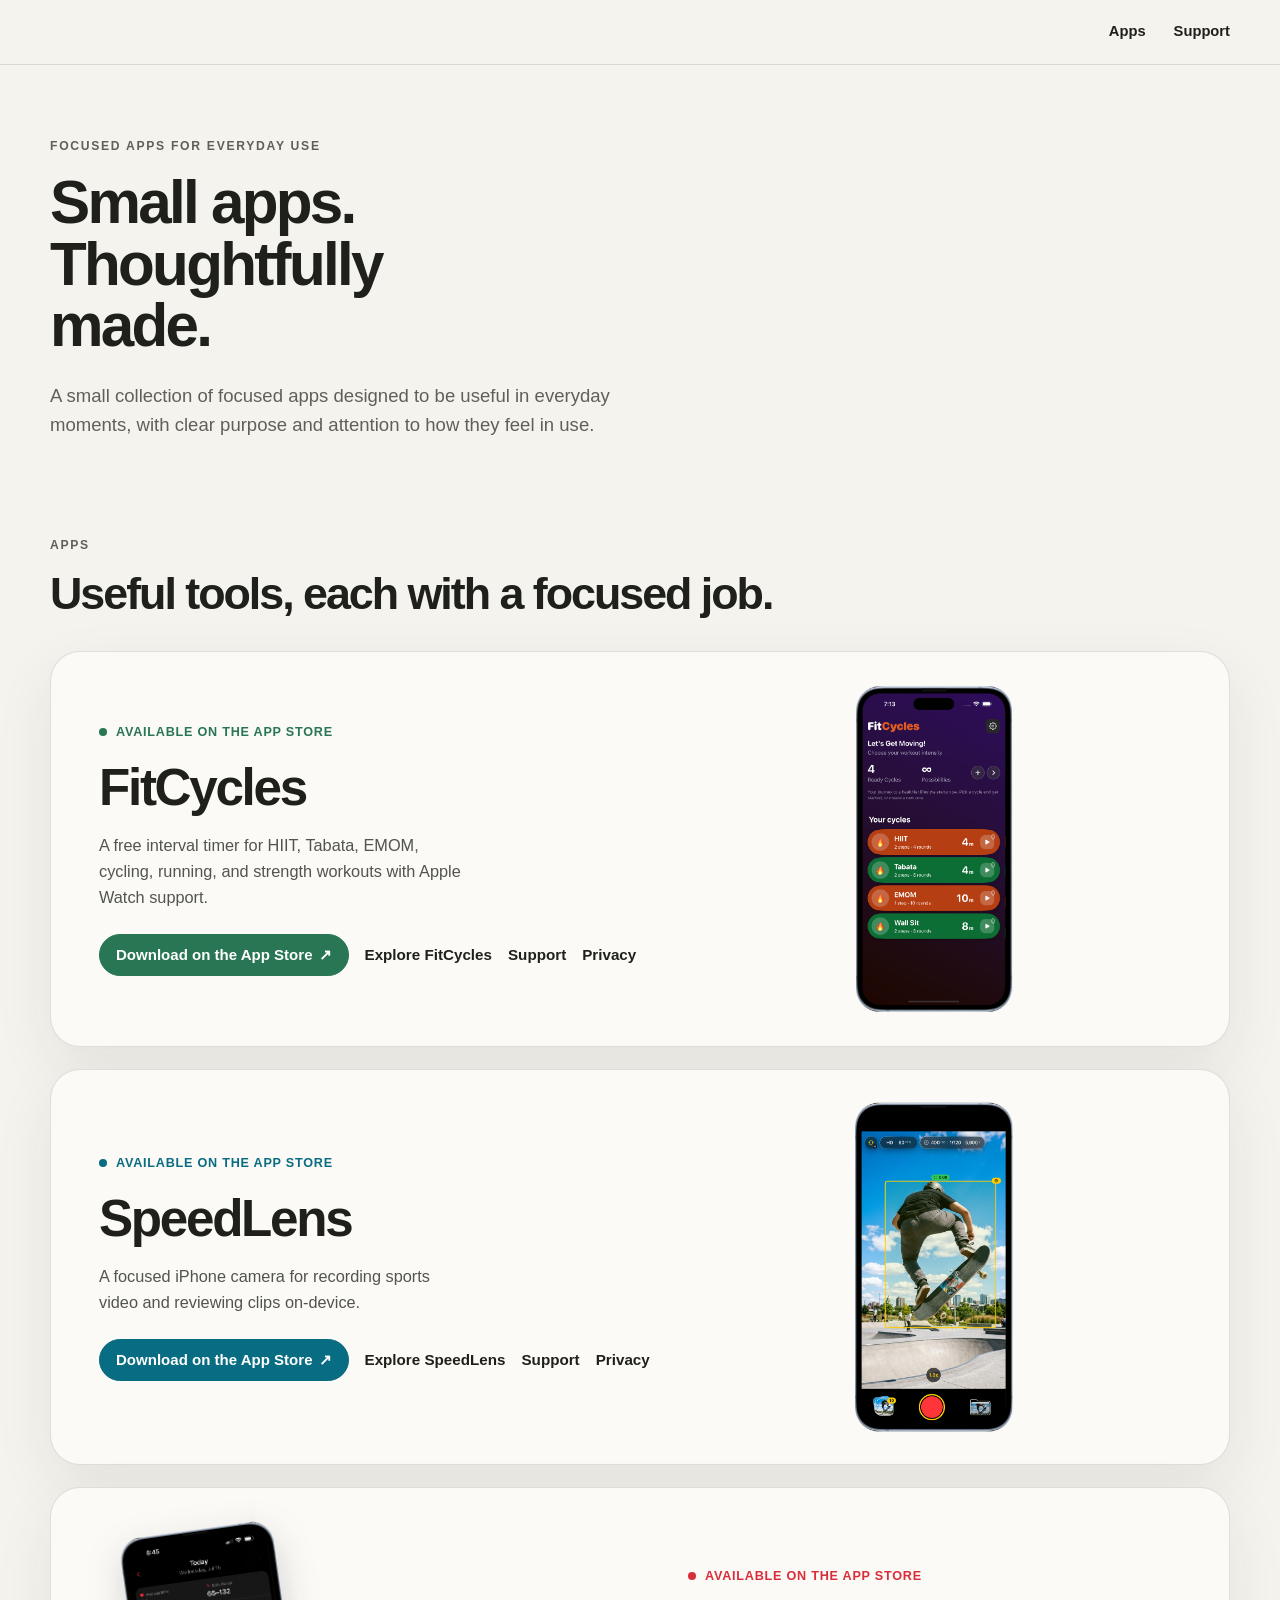
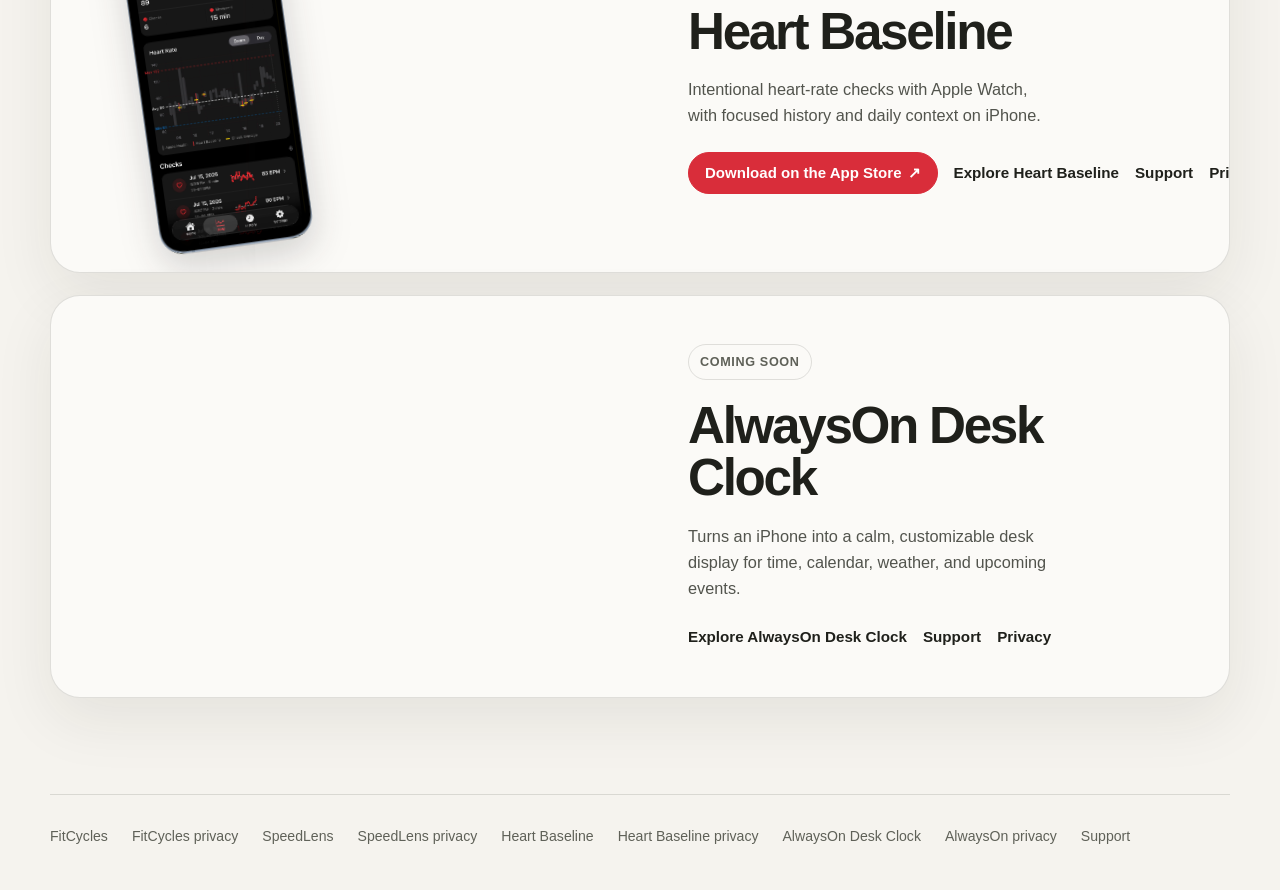
==== commit c3415509: "Mark Heart Baseline as available" ====
--- a/index.html
+++ b/index.html
@@ -101,10 +101,11 @@
 
         <article class="app-card app-card-heartbaseline app-card-reverse">
           <div class="app-copy">
-            <p class="app-status app-status-soon">Coming soon</p>
+            <p class="app-status"><span class="status-dot" aria-hidden="true"></span>Available on the App Store</p>
             <h3>Heart Baseline</h3>
             <p class="app-description">Intentional heart-rate checks with Apple Watch, with focused history and daily context on iPhone.</p>
             <div class="app-actions" aria-label="Heart Baseline links">
+              <a class="button button-primary" href="https://apps.apple.com/us/app/heart-baseline/id6790179236" target="_blank" rel="noopener noreferrer">Download on the App Store <span aria-hidden="true">↗</span><span class="visually-hidden"> (opens in a new tab)</span></a>
               <a class="text-link" href="./heart-baseline/">Explore Heart Baseline</a>
               <a class="text-link" href="./support/?app=heart-baseline">Support</a>
               <a class="text-link" href="./heart-baseline/privacy-policy/">Privacy</a>
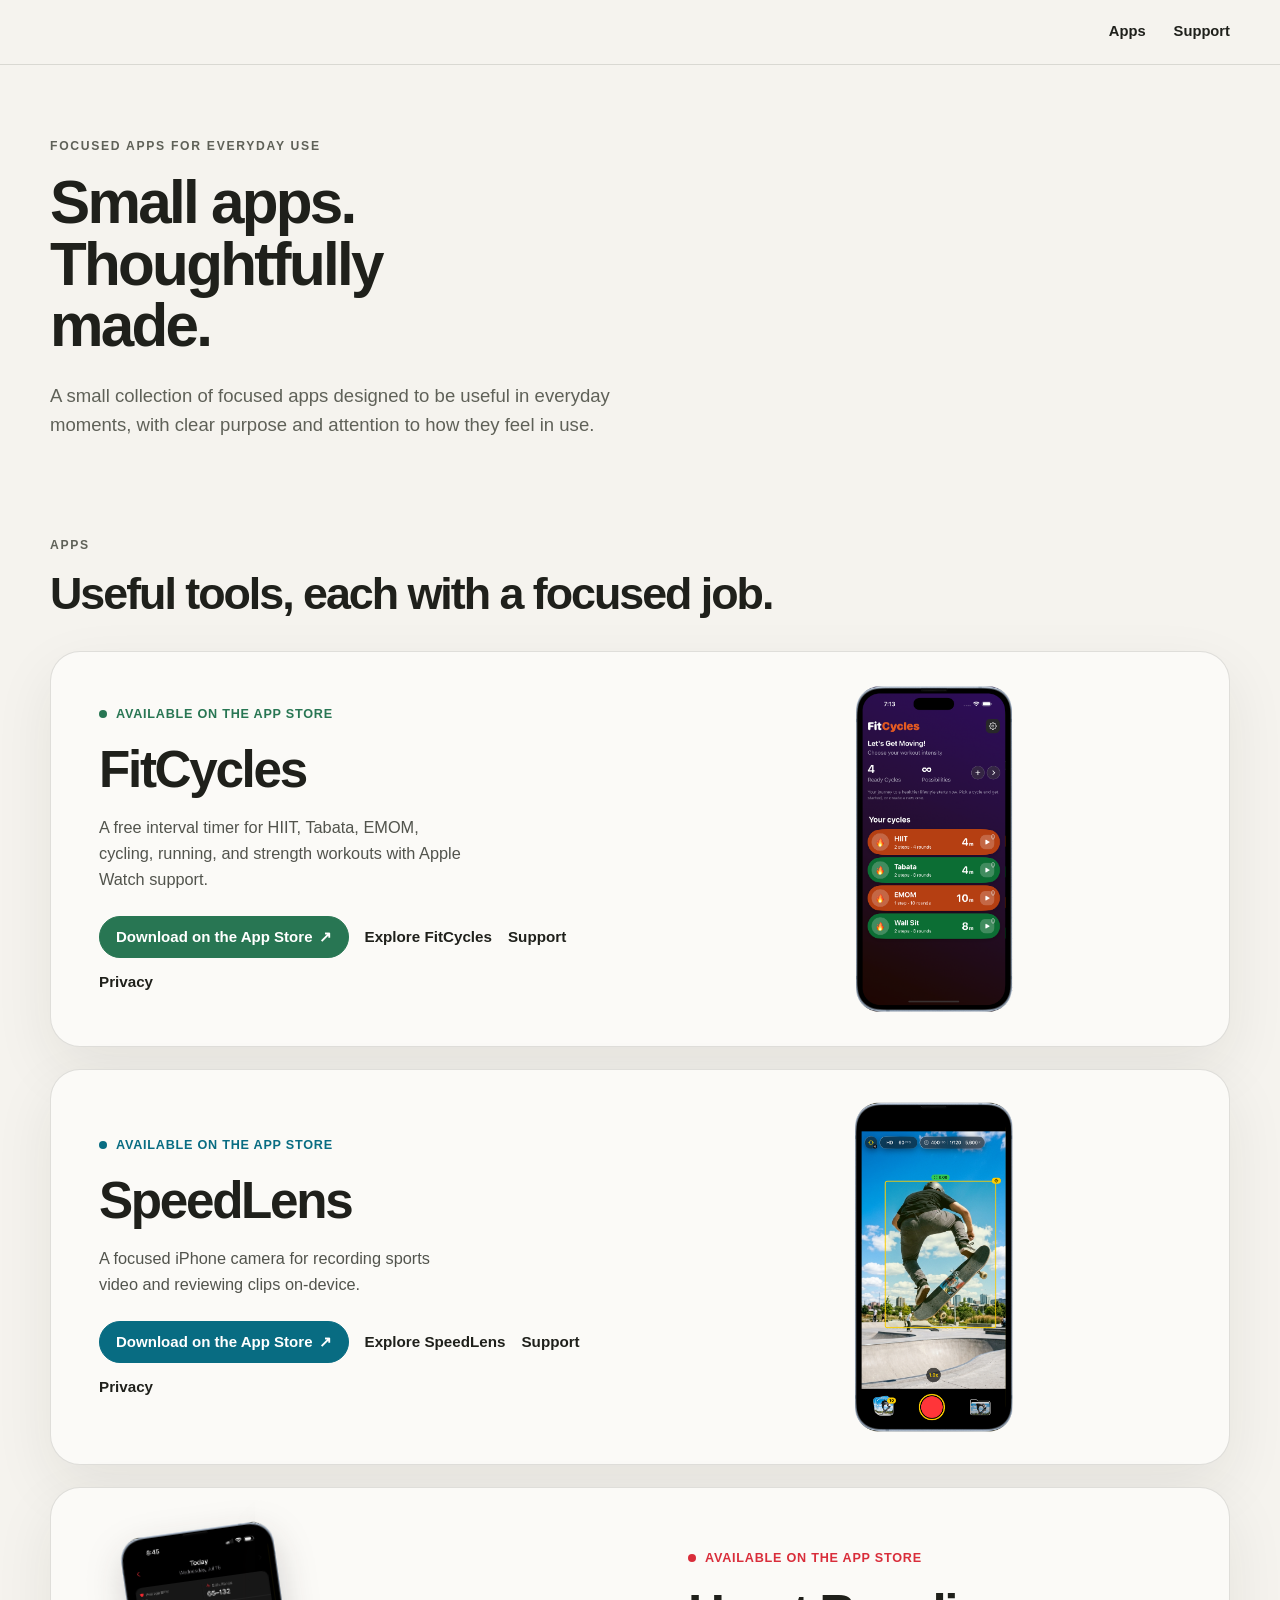
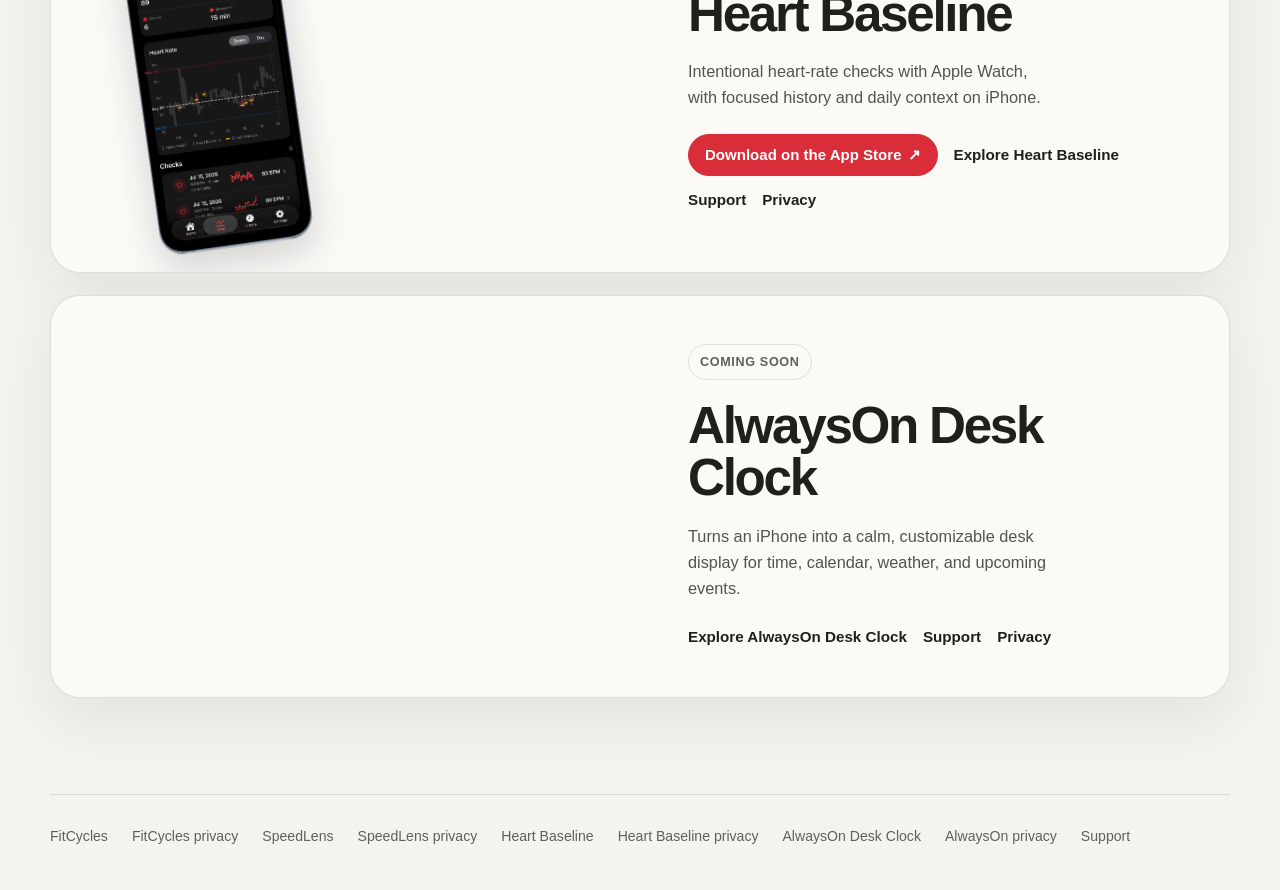
==== commit d0429186: "Fix app action links wrapping" ====
--- a/index.html
+++ b/index.html
@@ -40,6 +40,9 @@
   <link rel="canonical" href="https://weijinw.github.io/">
   <link rel="icon" type="image/svg+xml" href="/favicon.svg">
   <link rel="stylesheet" href="./styles.css">
+  <style>
+    .app-actions { flex-wrap: wrap; }
+  </style>
 </head>
 <body>
   <header class="site-header">
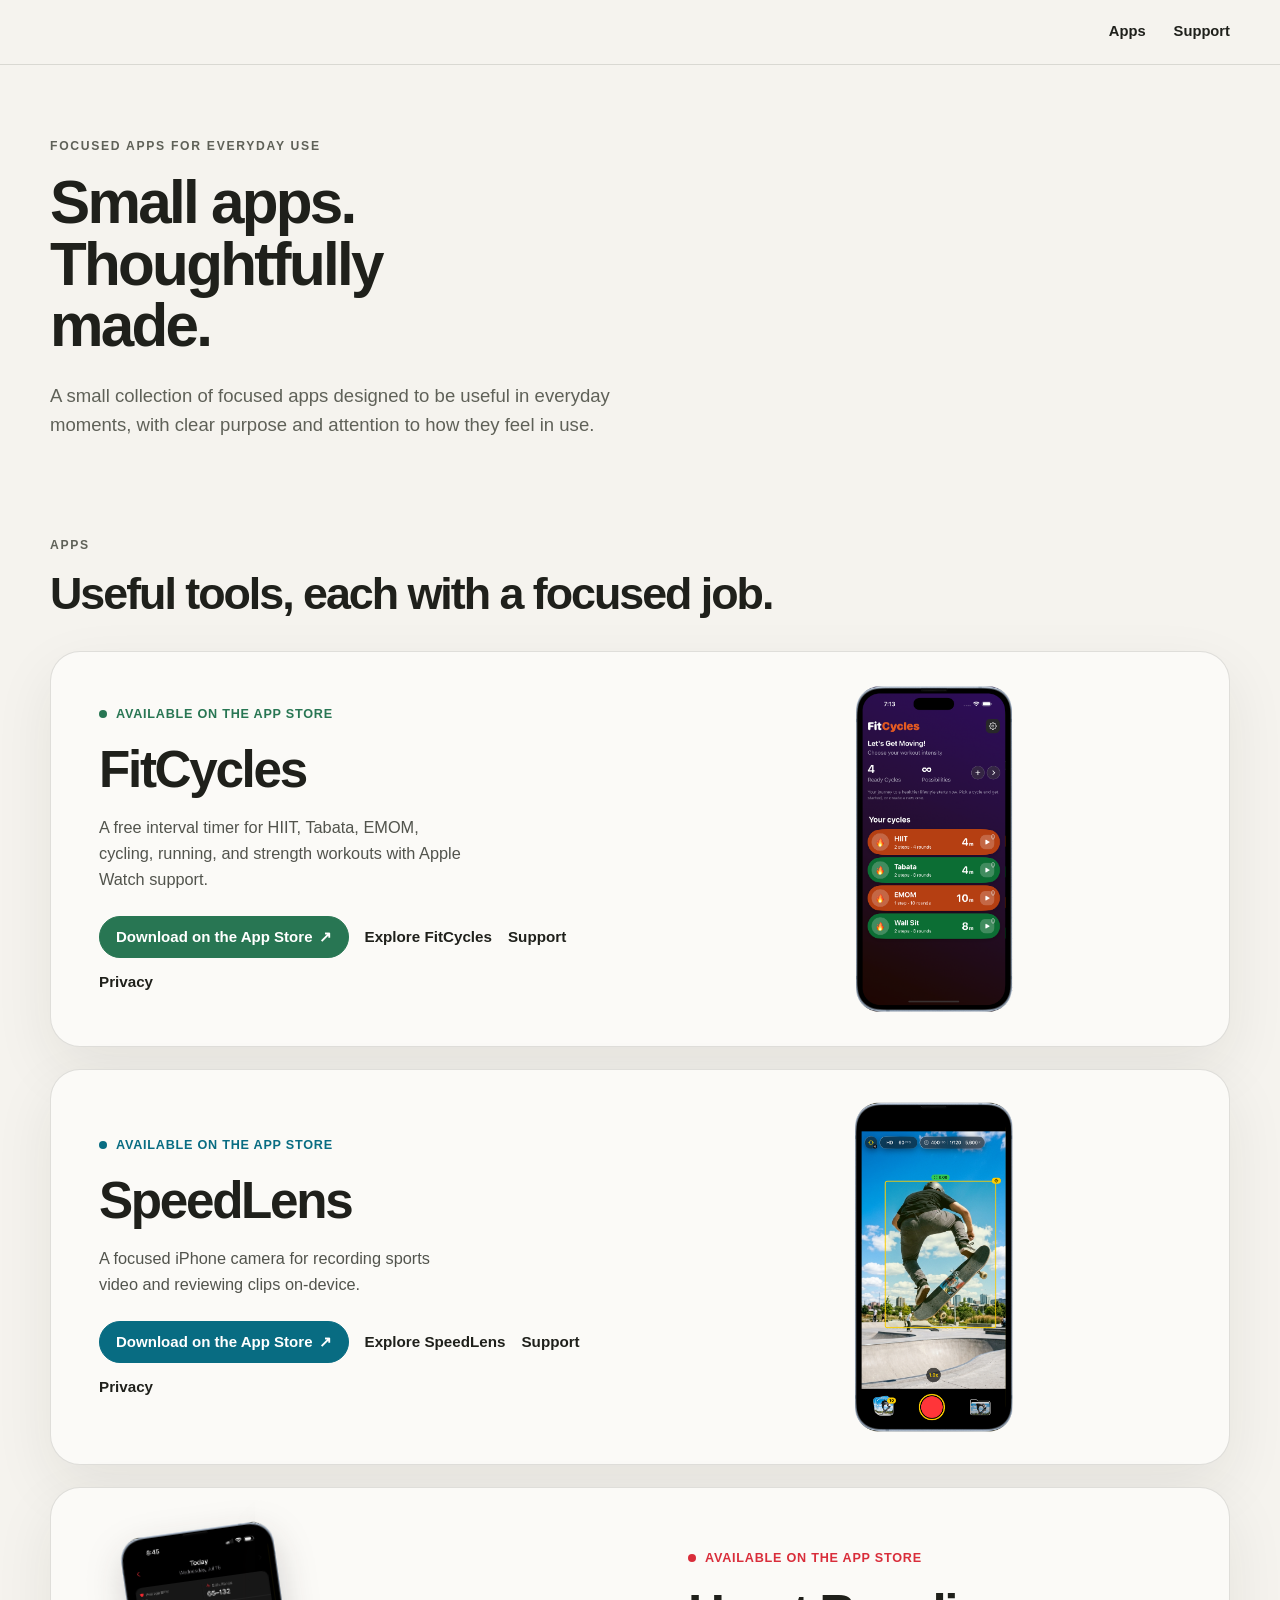
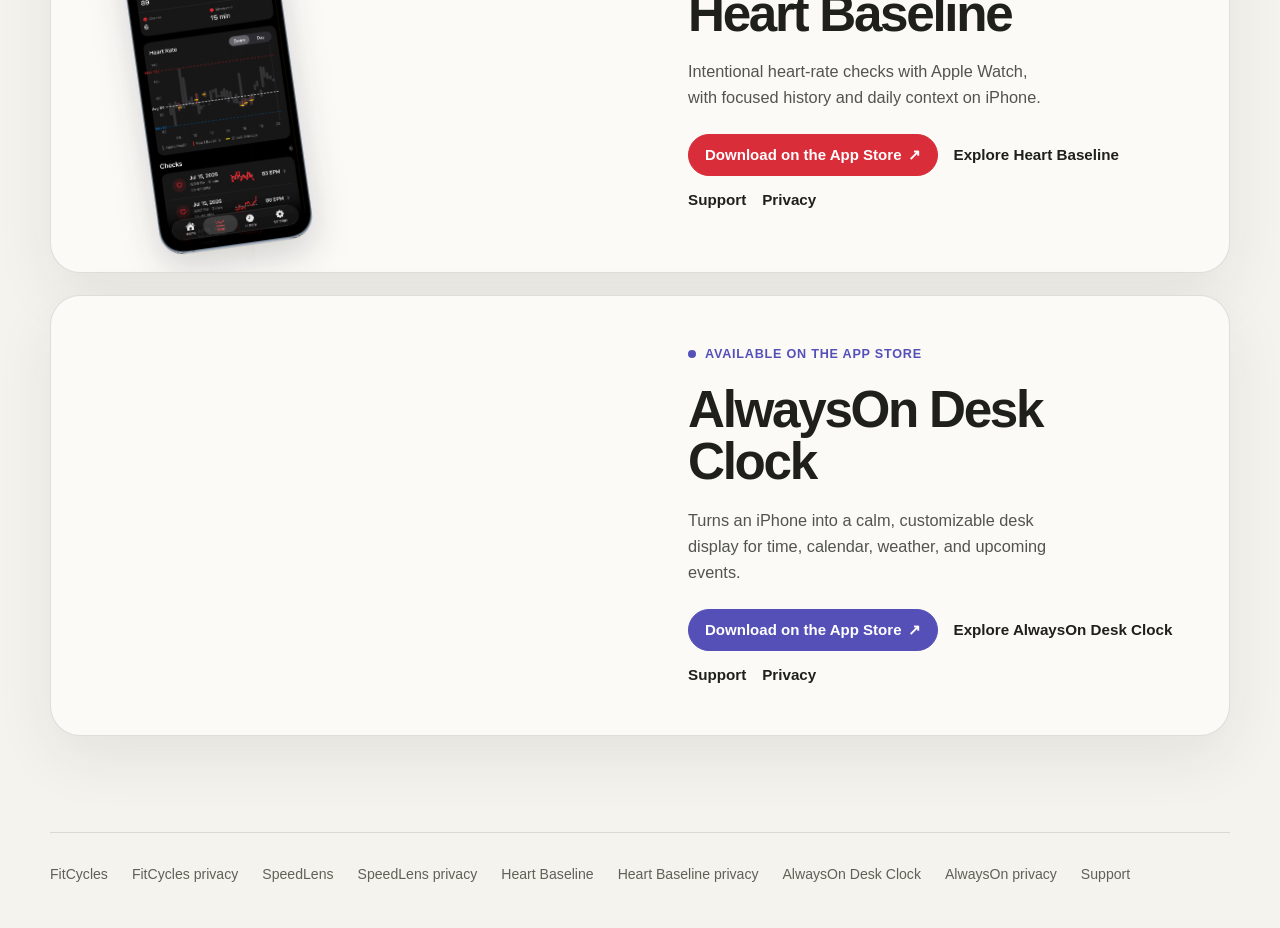
==== commit 00fd324a: "Add AlwaysOn Desk Clock App Store link" ====
--- a/index.html
+++ b/index.html
@@ -123,10 +123,11 @@
 
         <article class="app-card app-card-alwayson app-card-reverse">
           <div class="app-copy">
-            <p class="app-status app-status-soon">Coming soon</p>
+            <p class="app-status"><span class="status-dot" aria-hidden="true"></span>Available on the App Store</p>
             <h3>AlwaysOn Desk Clock</h3>
             <p class="app-description">Turns an iPhone into a calm, customizable desk display for time, calendar, weather, and upcoming events.</p>
             <div class="app-actions" aria-label="AlwaysOn Desk Clock links">
+              <a class="button button-primary" href="https://apps.apple.com/us/app/alwayson-desk-clock/id6788246823" target="_blank" rel="noopener noreferrer">Download on the App Store <span aria-hidden="true">↗</span><span class="visually-hidden"> (opens in a new tab)</span></a>
               <a class="text-link" href="./alwayson/">Explore AlwaysOn Desk Clock</a>
               <a class="text-link" href="./support/?app=alwayson">Support</a>
               <a class="text-link" href="./alwayson/privacy-policy/">Privacy</a>
@@ -154,4 +155,4 @@
     </nav>
   </footer>
 </body>
-</html>+</html>
